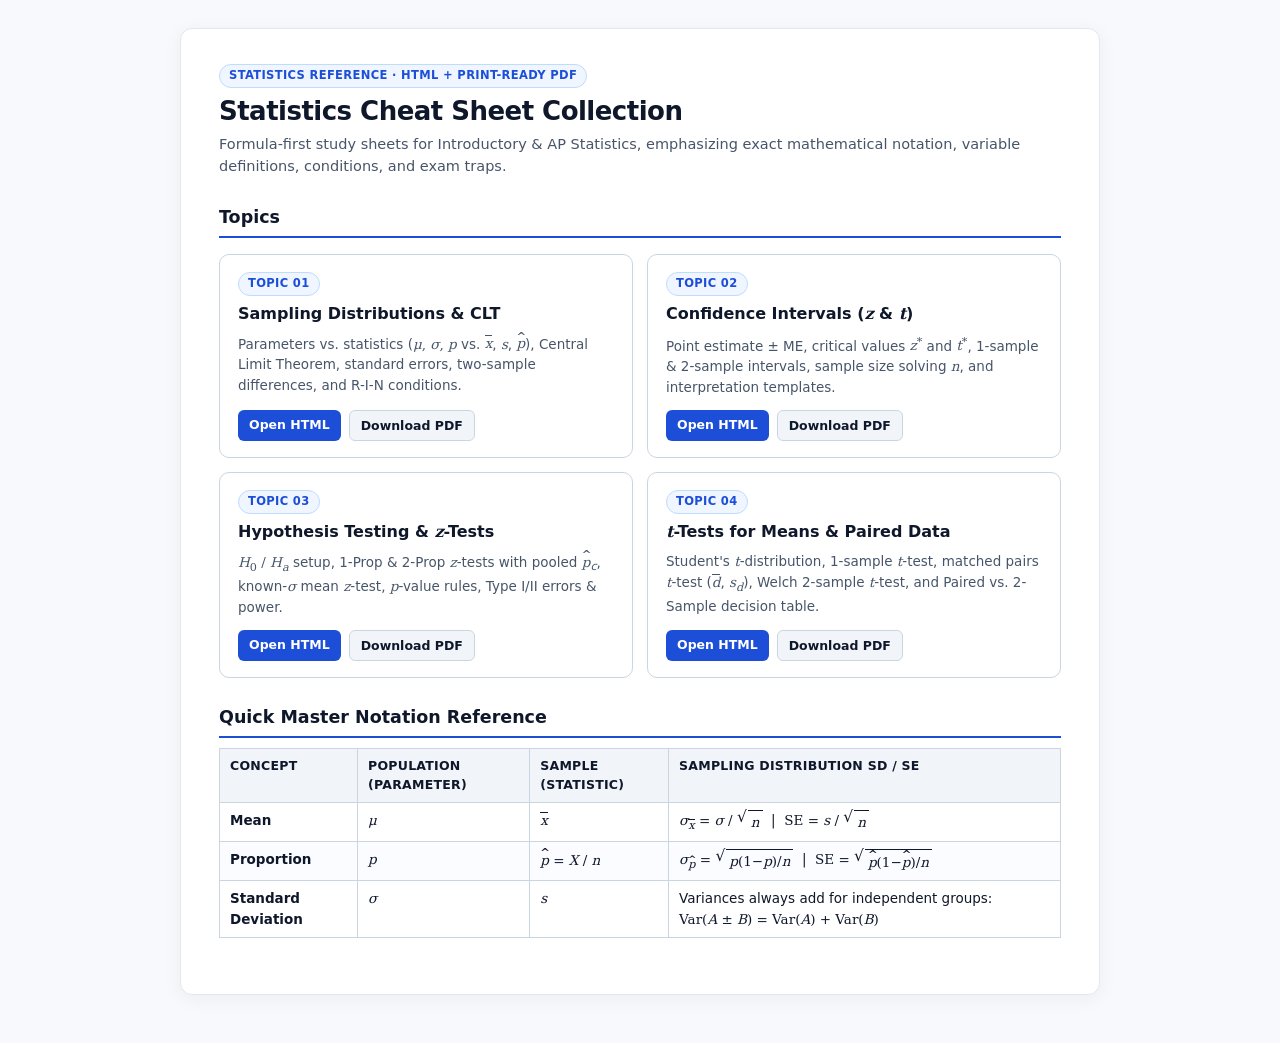
==== index.html @ 3560d364 "feat: initial Stats-CheatSheet repo with HTML + PDF sheets (Topics 1-4)" ====
<!DOCTYPE html>
<html lang="en">
<head>
  <meta charset="UTF-8" />
  <meta name="viewport" content="width=device-width, initial-scale=1.0" />
  <title>Stats Cheat Sheet — Formulas, Variable Definitions &amp; Inference Guides</title>
  <link rel="stylesheet" href="styles.css" />
  <style>
    .topic-grid {
      display: grid;
      grid-template-columns: repeat(2, minmax(0, 1fr));
      gap: 14px;
      margin: 16px 0 24px;
    }
    .topic-card {
      border: 1px solid var(--border);
      border-radius: 10px;
      padding: 16px 18px;
      background: #ffffff;
      display: flex;
      flex-direction: column;
      justify-content: space-between;
    }
    .topic-card h3 {
      margin: 6px 0 6px;
      font-size: 16px;
      color: var(--ink);
    }
    .topic-card p {
      font-size: 13.5px;
      color: var(--muted);
      margin-bottom: 12px;
    }
    .btn-row {
      display: flex;
      gap: 8px;
      flex-wrap: wrap;
    }
    .btn {
      display: inline-block;
      padding: 5px 11px;
      border-radius: 6px;
      font-size: 12.5px;
      font-weight: 600;
      text-decoration: none;
    }
    .btn-html {
      background: var(--accent);
      color: #ffffff;
    }
    .btn-pdf {
      background: var(--code-bg);
      color: var(--ink);
      border: 1px solid var(--border);
    }
    @media (max-width: 720px) {
      .topic-grid { grid-template-columns: 1fr; }
    }
  </style>
</head>
<body>
  <div class="page">
    <span class="badge">Statistics Reference · HTML + Print-Ready PDF</span>
    <h1>Statistics Cheat Sheet Collection</h1>
    <p class="subtitle">
      Formula-first study sheets for Introductory &amp; AP Statistics, emphasizing exact mathematical notation, variable definitions, conditions, and exam traps.
    </p>

    <h2>Topics</h2>
    <div class="topic-grid">
      <div class="topic-card">
        <div>
          <span class="badge">Topic 01</span>
          <h3>Sampling Distributions &amp; CLT</h3>
          <p>Parameters vs. statistics (<span class="m"><i>&mu;</i>, <i>&sigma;</i>, <i>p</i></span> vs. <span class="xbar">x</span>, <span class="m"><i>s</i></span>, <span class="hat-wrap">p</span>), Central Limit Theorem, standard errors, two-sample differences, and R-I-N conditions.</p>
        </div>
        <div class="btn-row">
          <a class="btn btn-html" href="sampling-distributions.html">Open HTML</a>
          <a class="btn btn-pdf" href="sampling-distributions.pdf">Download PDF</a>
        </div>
      </div>

      <div class="topic-card">
        <div>
          <span class="badge">Topic 02</span>
          <h3>Confidence Intervals (<span class="m"><i>z</i></span> &amp; <span class="m"><i>t</i></span>)</h3>
          <p>Point estimate &plusmn; ME, critical values <span class="m"><i>z</i><sup>*</sup></span> and <span class="m"><i>t</i><sup>*</sup></span>, 1-sample &amp; 2-sample intervals, sample size solving <span class="m"><i>n</i></span>, and interpretation templates.</p>
        </div>
        <div class="btn-row">
          <a class="btn btn-html" href="confidence-intervals.html">Open HTML</a>
          <a class="btn btn-pdf" href="confidence-intervals.pdf">Download PDF</a>
        </div>
      </div>

      <div class="topic-card">
        <div>
          <span class="badge">Topic 03</span>
          <h3>Hypothesis Testing &amp; <span class="m"><i>z</i></span>-Tests</h3>
          <p><span class="m"><i>H</i><sub>0</sub> / <i>H<sub>a</sub></i></span> setup, 1-Prop &amp; 2-Prop <span class="m"><i>z</i></span>-tests with pooled <span class="hat-wrap">p</span><sub><i>c</i></sub>, known-<span class="m"><i>&sigma;</i></span> mean <span class="m"><i>z</i></span>-test, <span class="m"><i>p</i></span>-value rules, Type I/II errors &amp; power.</p>
        </div>
        <div class="btn-row">
          <a class="btn btn-html" href="z-tests-proportions.html">Open HTML</a>
          <a class="btn btn-pdf" href="z-tests-proportions.pdf">Download PDF</a>
        </div>
      </div>

      <div class="topic-card">
        <div>
          <span class="badge">Topic 04</span>
          <h3><span class="m"><i>t</i></span>-Tests for Means &amp; Paired Data</h3>
          <p>Student's <span class="m"><i>t</i></span>-distribution, 1-sample <span class="m"><i>t</i></span>-test, matched pairs <span class="m"><i>t</i></span>-test (<span class="xbar">d</span>, <span class="m"><i>s<sub>d</sub></i></span>), Welch 2-sample <span class="m"><i>t</i></span>-test, and Paired vs. 2-Sample decision table.</p>
        </div>
        <div class="btn-row">
          <a class="btn btn-html" href="t-tests-means.html">Open HTML</a>
          <a class="btn btn-pdf" href="t-tests-means.pdf">Download PDF</a>
        </div>
      </div>
    </div>

    <h2>Quick Master Notation Reference</h2>
    <table>
      <thead>
        <tr>
          <th>Concept</th>
          <th>Population (Parameter)</th>
          <th>Sample (Statistic)</th>
          <th>Sampling Distribution SD / SE</th>
        </tr>
      </thead>
      <tbody>
        <tr>
          <td><strong>Mean</strong></td>
          <td><span class="m"><i>&mu;</i></span></td>
          <td><span class="xbar">x</span></td>
          <td><span class="m"><i>&sigma;</i><sub><span class="xbar">x</span></sub> = <i>&sigma;</i> / <span class="radic"><span class="r-sign">&radic;</span><span class="r-body"><i>n</i></span></span></span> &nbsp;|&nbsp; <span class="m">SE = <i>s</i> / <span class="radic"><span class="r-sign">&radic;</span><span class="r-body"><i>n</i></span></span></span></td>
        </tr>
        <tr>
          <td><strong>Proportion</strong></td>
          <td><span class="m"><i>p</i></span></td>
          <td><span class="hat-wrap">p</span> <span class="m">= <i>X</i> / <i>n</i></span></td>
          <td><span class="m"><i>&sigma;</i><sub><span class="hat-wrap">p</span></sub> = <span class="radic"><span class="r-sign">&radic;</span><span class="r-body"><i>p</i>(1&minus;<i>p</i>)/<i>n</i></span></span></span> &nbsp;|&nbsp; <span class="m">SE = <span class="radic"><span class="r-sign">&radic;</span><span class="r-body"><span class="hat-wrap">p</span>(1&minus;<span class="hat-wrap">p</span>)/<i>n</i></span></span></span></td>
        </tr>
        <tr>
          <td><strong>Standard Deviation</strong></td>
          <td><span class="m"><i>&sigma;</i></span></td>
          <td><span class="m"><i>s</i></span></td>
          <td>Variances always add for independent groups: <span class="m">Var(<i>A</i> &plusmn; <i>B</i>) = Var(<i>A</i>) + Var(<i>B</i>)</span></td>
        </tr>
      </tbody>
    </table>
  </div>
</body>
</html>
---- styles.css ----
/* Stats-CheatSheet — Shared Screen & Print (PDF) Stylesheet */
:root {
  --bg: #f7f9fc;
  --surface: #ffffff;
  --ink: #0f172a;
  --muted: #475569;
  --border: #cbd5e1;
  --border-soft: #e2e8f0;
  --accent: #1d4ed8;
  --accent-bg: #eff6ff;
  --accent-border: #bfdbfe;
  --warn-ink: #991b1b;
  --warn-bg: #fef2f2;
  --warn-border: #fecaca;
  --ok-ink: #166534;
  --ok-bg: #f0fdf4;
  --ok-border: #bbf7d0;
  --note-ink: #854d0e;
  --note-bg: #fefce8;
  --note-border: #fde68a;
  --code-bg: #f1f5f9;
}

* {
  box-sizing: border-box;
}

@page {
  size: A4;
  margin: 13mm 14mm;
}

body {
  margin: 0;
  padding: 28px 18px 48px;
  font-family: "Noto Sans", "DejaVu Sans", system-ui, -apple-system, sans-serif;
  color: var(--ink);
  background: var(--bg);
  line-height: 1.55;
  font-size: 14.5px;
  -webkit-print-color-adjust: exact;
  print-color-adjust: exact;
}

.page {
  max-width: 920px;
  margin: 0 auto;
  background: var(--surface);
  border: 1px solid var(--border-soft);
  border-radius: 12px;
  padding: 34px 38px 40px;
  box-shadow: 0 4px 20px rgba(15, 23, 42, 0.05);
}

.topbar {
  display: flex;
  justify-content: space-between;
  align-items: center;
  flex-wrap: wrap;
  gap: 10px;
  padding-bottom: 12px;
  margin-bottom: 18px;
  border-bottom: 1px solid var(--border-soft);
  font-size: 12.5px;
  color: var(--muted);
}

.topbar a {
  color: var(--accent);
  text-decoration: none;
  font-weight: 600;
}

.topbar a:hover {
  text-decoration: underline;
}

.badge {
  display: inline-block;
  padding: 2px 9px;
  border-radius: 999px;
  background: var(--accent-bg);
  border: 1px solid var(--accent-border);
  color: var(--accent);
  font-size: 11.5px;
  font-weight: 700;
  letter-spacing: 0.03em;
  text-transform: uppercase;
}

h1 {
  margin: 8px 0 6px;
  font-size: 26px;
  line-height: 1.2;
  color: var(--ink);
  letter-spacing: -0.02em;
}

.subtitle {
  margin: 0 0 22px;
  color: var(--muted);
  font-size: 14.5px;
}

h2 {
  margin: 26px 0 10px;
  padding-bottom: 5px;
  border-bottom: 2px solid var(--accent);
  font-size: 17.5px;
  color: var(--ink);
  break-after: avoid;
}

h3 {
  margin: 16px 0 8px;
  font-size: 15px;
  color: var(--accent);
  break-after: avoid;
}

p {
  margin: 0 0 10px;
}

ul, ol {
  margin: 6px 0 12px;
  padding-left: 20px;
}

li {
  margin-bottom: 4px;
}

code {
  font-family: "JetBrains Mono", "DejaVu Sans Mono", monospace;
  font-size: 0.88em;
  background: var(--code-bg);
  padding: 1px 5px;
  border-radius: 4px;
  color: #1e293b;
}

/* Mathematical Typography */
.m {
  font-family: "DejaVu Serif", "Liberation Serif", Georgia, serif;
  font-style: normal;
  white-space: nowrap;
}

.m i, var.sym {
  font-family: "DejaVu Serif", "Liberation Serif", Georgia, serif;
  font-style: italic;
}

.xbar {
  display: inline-block;
  border-top: 1.35px solid currentColor;
  line-height: 0.95;
  padding-top: 1px;
  font-family: "DejaVu Serif", Georgia, serif;
  font-style: italic;
}

.hat-wrap {
  position: relative;
  display: inline-block;
  font-family: "DejaVu Serif", Georgia, serif;
  font-style: italic;
  padding-top: 0.35em;
  line-height: 1;
}

.hat-wrap::before {
  content: "^";
  position: absolute;
  top: -0.15em;
  left: 50%;
  transform: translateX(-45%);
  font-style: normal;
  font-size: 0.85em;
  font-weight: 600;
}

.frac {
  display: inline-flex;
  flex-direction: column;
  align-items: center;
  vertical-align: middle;
  margin: 0 3px;
  font-family: "DejaVu Serif", Georgia, serif;
  font-size: 0.94em;
  line-height: 1.15;
}

.frac > .num {
  border-bottom: 1.3px solid currentColor;
  padding: 0 5px 2px;
  text-align: center;
}

.frac > .den {
  padding: 2px 5px 0;
  text-align: center;
}

.radic {
  display: inline-flex;
  align-items: stretch;
  vertical-align: middle;
  font-family: "DejaVu Serif", Georgia, serif;
}

.radic > .r-sign {
  font-size: 1.15em;
  line-height: 1;
  margin-right: 1px;
}

.radic > .r-body {
  border-top: 1.3px solid currentColor;
  padding: 1px 3px 0;
  display: inline-block;
}

/* Cards & Boxes */
.formula-card {
  background: var(--accent-bg);
  border: 1px solid var(--accent-border);
  border-left: 4px solid var(--accent);
  border-radius: 8px;
  padding: 13px 16px;
  margin: 12px 0 14px;
  break-inside: avoid;
}

.formula-title {
  font-size: 12px;
  font-weight: 700;
  text-transform: uppercase;
  letter-spacing: 0.04em;
  color: var(--accent);
  margin-bottom: 6px;
}

.formula-main {
  font-size: 16.5px;
  padding: 4px 0 6px;
  color: var(--ink);
  overflow-x: auto;
}

.formula-note {
  font-size: 12.8px;
  color: var(--muted);
  margin-top: 4px;
}

.grid-2 {
  display: grid;
  grid-template-columns: repeat(2, minmax(0, 1fr));
  gap: 12px;
  margin: 10px 0 14px;
  break-inside: avoid;
}

.box-warn {
  background: var(--warn-bg);
  border: 1px solid var(--warn-border);
  border-left: 4px solid #dc2626;
  border-radius: 8px;
  padding: 11px 14px;
  break-inside: avoid;
}

.box-ok {
  background: var(--ok-bg);
  border: 1px solid var(--ok-border);
  border-left: 4px solid #16a34a;
  border-radius: 8px;
  padding: 11px 14px;
  break-inside: avoid;
}

.box-note {
  background: var(--note-bg);
  border: 1px solid var(--note-border);
  border-left: 4px solid #ca8a04;
  border-radius: 8px;
  padding: 11px 14px;
  margin: 10px 0 14px;
  break-inside: avoid;
}

.box-label {
  font-size: 11.5px;
  font-weight: 700;
  text-transform: uppercase;
  letter-spacing: 0.04em;
  margin-bottom: 5px;
}

.box-warn .box-label { color: var(--warn-ink); }
.box-ok .box-label { color: var(--ok-ink); }
.box-note .box-label { color: var(--note-ink); }

/* Tables */
table {
  width: 100%;
  border-collapse: collapse;
  margin: 10px 0 16px;
  font-size: 13.5px;
  break-inside: avoid;
}

th, td {
  border: 1px solid var(--border);
  padding: 7px 10px;
  text-align: left;
  vertical-align: top;
}

th {
  background: #f1f5f9;
  font-weight: 700;
  color: var(--ink);
  font-size: 12.5px;
  text-transform: uppercase;
  letter-spacing: 0.02em;
}

tr:nth-child(even) td {
  background: #fafcff;
}

td.sym-col {
  width: 110px;
  font-weight: 600;
  text-align: center;
  background: #f8fafc;
}

/* Print optimization */
@media print {
  body {
    background: #ffffff;
    padding: 0;
    font-size: 11.5pt;
  }
  .page {
    max-width: none;
    border: none;
    border-radius: 0;
    box-shadow: none;
    padding: 0;
  }
  .no-print {
    display: none !important;
  }
  a {
    color: inherit;
    text-decoration: none;
  }
  h2 {
    margin-top: 18px;
  }
}

@media (max-width: 720px) {
  .page {
    padding: 20px 16px;
  }
  .grid-2 {
    grid-template-columns: 1fr;
  }
}
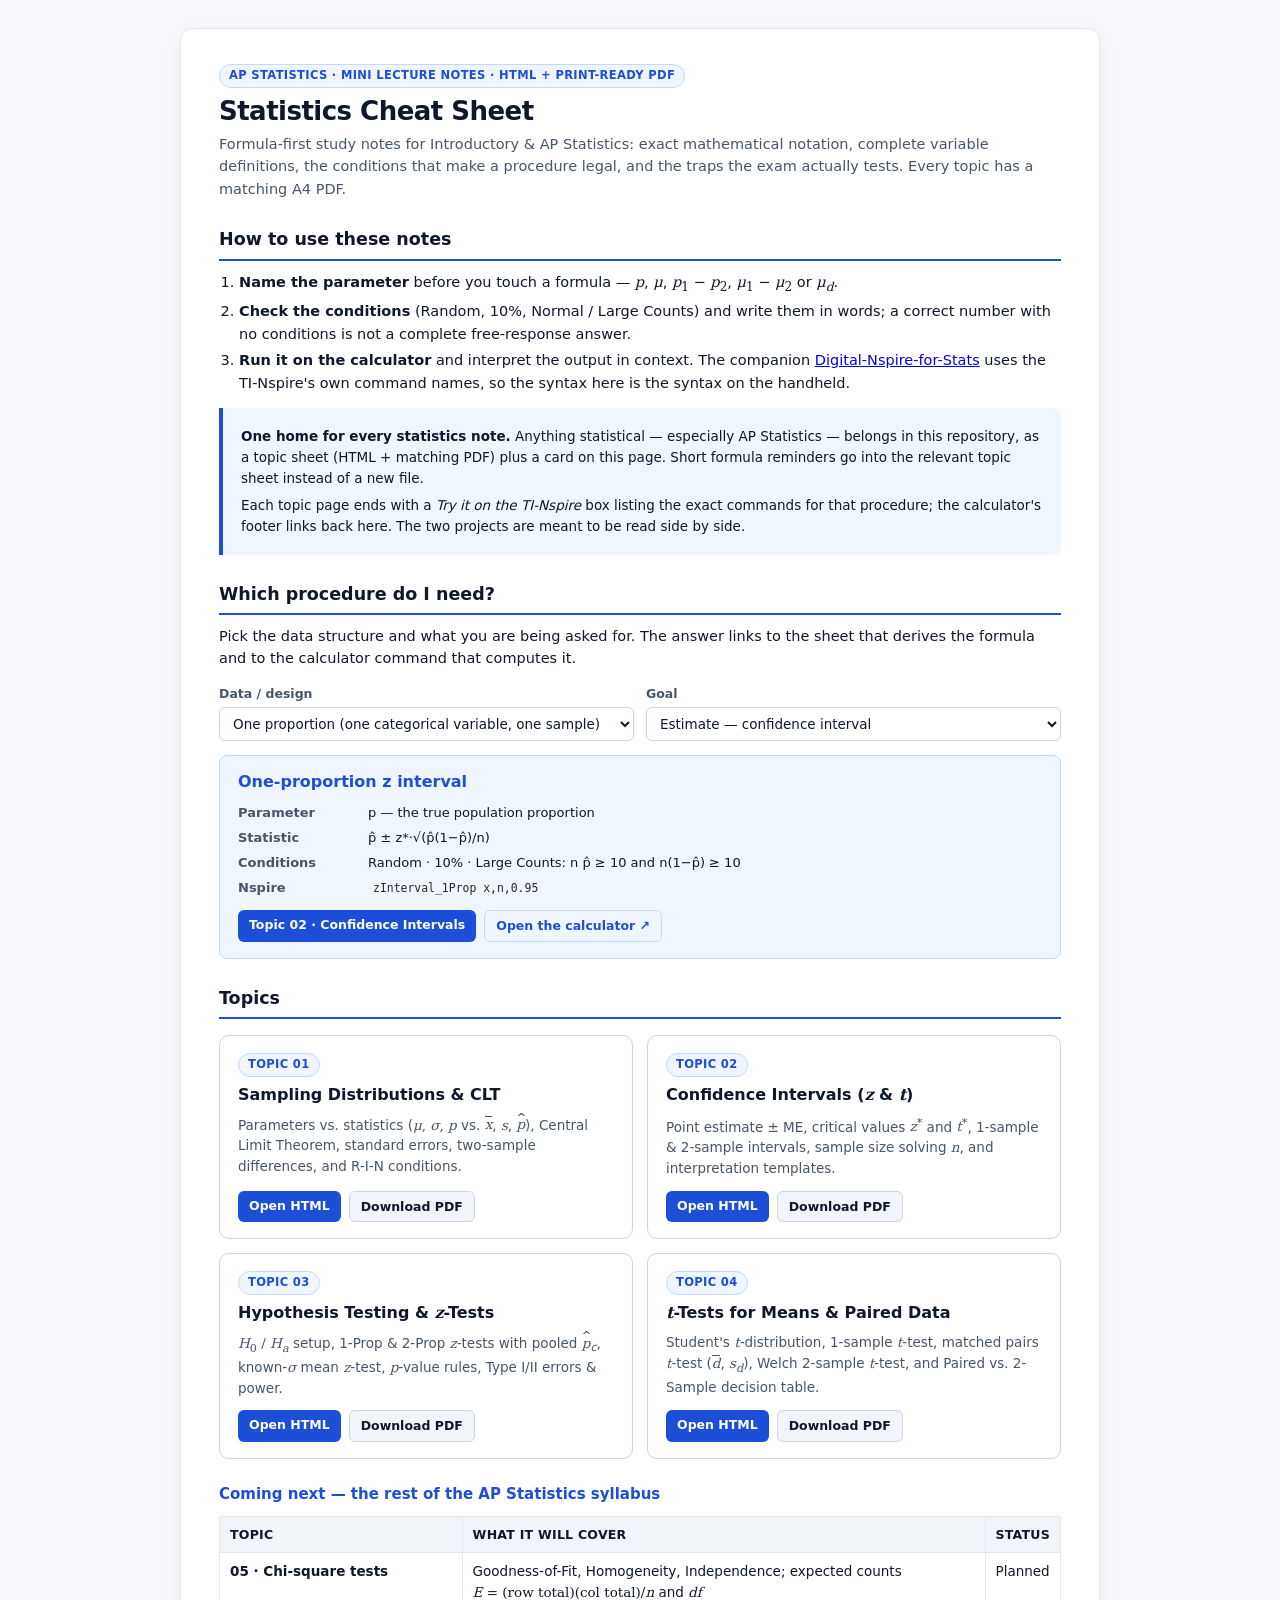
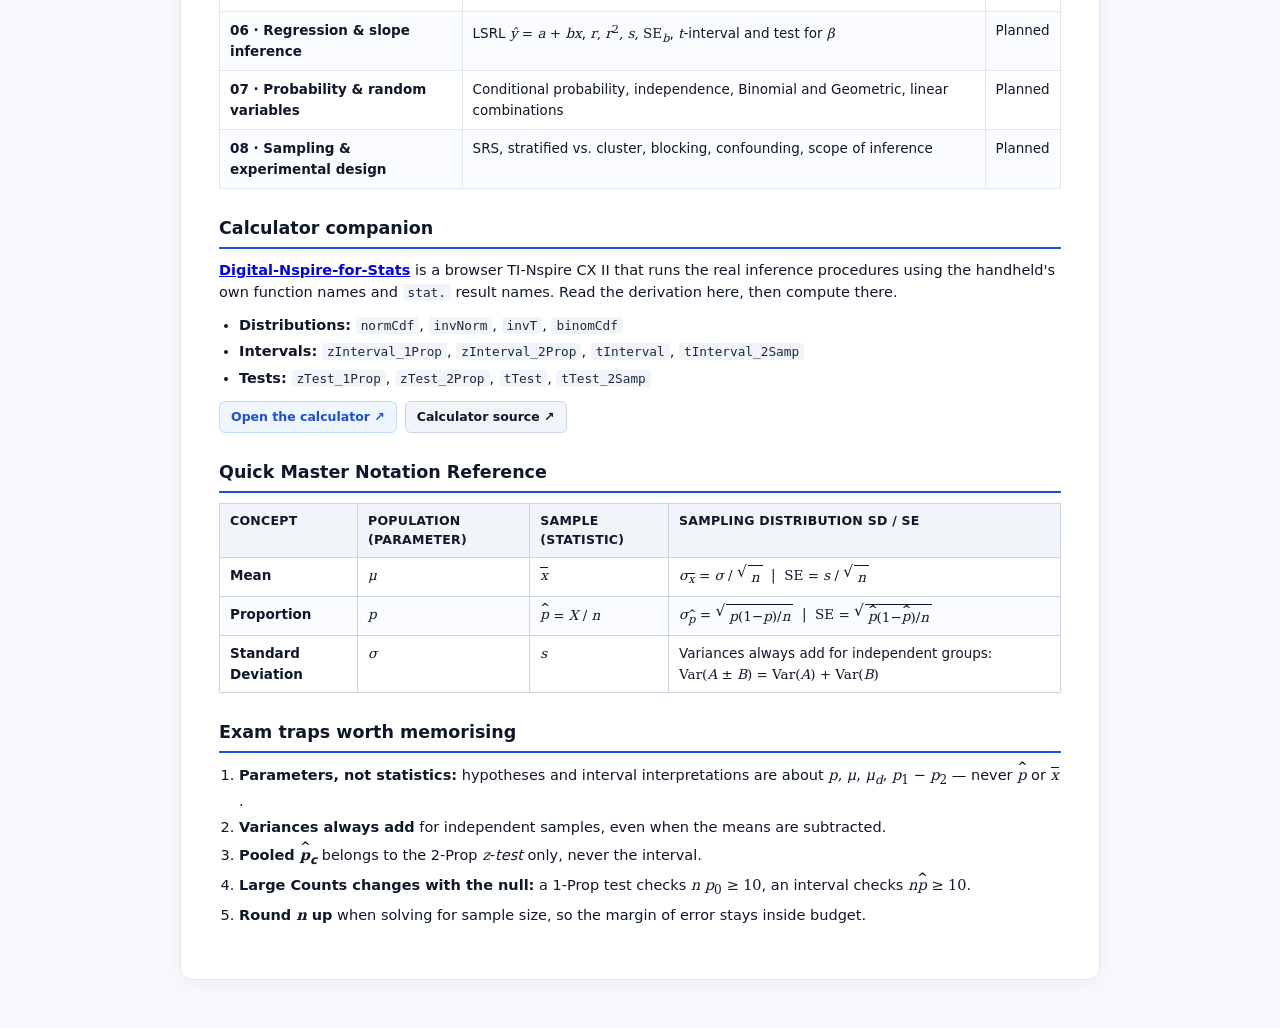
==== commit 48db42ed: "feat(site): turn the landing page into an AP Statistics mini lecture Adds a how-to-read section, an " ====
--- a/index.html
+++ b/index.html
@@ -3,7 +3,8 @@
 <head>
   <meta charset="UTF-8" />
   <meta name="viewport" content="width=device-width, initial-scale=1.0" />
-  <title>Stats Cheat Sheet — Formulas, Variable Definitions &amp; Inference Guides</title>
+  <title>Stats Cheat Sheet — AP Statistics mini lecture notes</title>
+  <meta name="description" content="Formula-first AP Statistics notes: sampling distributions, confidence intervals, z-tests and t-tests, with a procedure picker, print-ready A4 PDFs and a TI-Nspire calculator companion." />
   <link rel="stylesheet" href="styles.css" />
   <style>
     .topic-grid {
@@ -53,20 +54,113 @@
       color: var(--ink);
       border: 1px solid var(--border);
     }
+    .btn-calc {
+      background: var(--accent-bg);
+      color: var(--accent);
+      border: 1px solid var(--accent-border);
+    }
+    .lecture-note {
+      border-left: 4px solid var(--accent);
+      background: var(--accent-bg);
+      border-radius: 0 8px 8px 0;
+      padding: 12px 18px;
+      margin: 14px 0 22px;
+      font-size: 13.5px;
+    }
+    .lecture-note p { margin: 6px 0; }
+    .picker {
+      display: flex;
+      flex-wrap: wrap;
+      gap: 12px;
+      margin: 14px 0 0;
+    }
+    .picker label {
+      display: flex;
+      flex-direction: column;
+      gap: 4px;
+      flex: 1 1 240px;
+      font-size: 12.5px;
+      font-weight: 600;
+      color: var(--muted);
+    }
+    .picker select {
+      font: inherit;
+      font-weight: 400;
+      font-size: 13.5px;
+      color: var(--ink);
+      padding: 7px 9px;
+      border: 1px solid var(--border);
+      border-radius: 6px;
+      background: #ffffff;
+    }
+    .picker-result {
+      margin-top: 14px;
+      border: 1px solid var(--accent-border);
+      background: var(--accent-bg);
+      border-radius: 8px;
+      padding: 14px 18px 16px;
+    }
+    .picker-result h3 { margin: 0 0 8px; font-size: 16px; }
+    .picker-result dl { margin: 0; display: grid; grid-template-columns: 120px 1fr; gap: 5px 10px; font-size: 13px; }
+    .picker-result dt { font-weight: 700; color: var(--muted); }
+    .picker-result dd { margin: 0; }
+    .picker-result code { background: var(--code-bg); padding: 1px 5px; border-radius: 4px; }
+    .picker-result .btn-row { margin-top: 12px; }
+    .roadmap { width: 100%; border-collapse: collapse; font-size: 13.5px; }
+    .roadmap th, .roadmap td { border: 1px solid var(--border-soft); padding: 8px 10px; text-align: left; }
+    .roadmap th { background: var(--code-bg); }
     @media (max-width: 720px) {
       .topic-grid { grid-template-columns: 1fr; }
-    }
+      .picker-result dl { grid-template-columns: 1fr; gap: 2px; }
+      .picker-result dd { margin-bottom: 7px; }
+    }
+    @media print { .picker, .picker-result { display: none; } }
   </style>
 </head>
 <body>
   <div class="page">
-    <span class="badge">Statistics Reference · HTML + Print-Ready PDF</span>
-    <h1>Statistics Cheat Sheet Collection</h1>
+    <span class="badge">AP Statistics &middot; Mini Lecture Notes &middot; HTML + Print-Ready PDF</span>
+    <h1>Statistics Cheat Sheet</h1>
     <p class="subtitle">
-      Formula-first study sheets for Introductory &amp; AP Statistics, emphasizing exact mathematical notation, variable definitions, conditions, and exam traps.
+      Formula-first study notes for Introductory &amp; AP Statistics: exact mathematical notation,
+      complete variable definitions, the conditions that make a procedure legal, and the traps the
+      exam actually tests. Every topic has a matching A4 PDF.
     </p>
 
-    <h2>Topics</h2>
+    <h2>How to use these notes</h2>
+    <ol>
+      <li><strong>Name the parameter</strong> before you touch a formula &mdash; <span class="m"><i>p</i></span>, <span class="m"><i>&mu;</i></span>, <span class="m"><i>p</i><sub>1</sub> &minus; <i>p</i><sub>2</sub></span>, <span class="m"><i>&mu;</i><sub>1</sub> &minus; <i>&mu;</i><sub>2</sub></span> or <span class="m"><i>&mu;</i><sub><i>d</i></sub></span>.</li>
+      <li><strong>Check the conditions</strong> (Random, 10%, Normal / Large Counts) and write them in words; a correct number with no conditions is not a complete free-response answer.</li>
+      <li><strong>Run it on the calculator</strong> and interpret the output in context. The companion <a href="https://franky100-pig.github.io/Digital-Nspire-for-Stats/" target="_blank" rel="noopener">Digital-Nspire-for-Stats</a> uses the TI-Nspire's own command names, so the syntax here is the syntax on the handheld.</li>
+    </ol>
+
+    <div class="lecture-note">
+      <p><strong>One home for every statistics note.</strong> Anything statistical &mdash; especially AP Statistics &mdash; belongs in this repository, as a topic sheet (HTML + matching PDF) plus a card on this page. Short formula reminders go into the relevant topic sheet instead of a new file.</p>
+      <p>Each topic page ends with a <em>Try it on the TI-Nspire</em> box listing the exact commands for that procedure; the calculator's footer links back here. The two projects are meant to be read side by side.</p>
+    </div>
+
+    <h2 id="procedure-picker">Which procedure do I need?</h2>
+    <p>Pick the data structure and what you are being asked for. The answer links to the sheet that derives the formula and to the calculator command that computes it.</p>
+    <div class="picker no-print">
+      <label for="pickerData">Data / design
+        <select id="pickerData">
+          <option value="one-prop">One proportion (one categorical variable, one sample)</option>
+          <option value="two-prop">Two proportions (two independent samples)</option>
+          <option value="one-mean">One quantitative mean (one sample)</option>
+          <option value="paired">Paired quantitative data (matched pairs)</option>
+          <option value="two-mean">Two quantitative means (two independent samples)</option>
+        </select>
+      </label>
+      <label for="pickerGoal">Goal
+        <select id="pickerGoal">
+          <option value="estimate">Estimate &mdash; confidence interval</option>
+          <option value="test">Decide &mdash; significance test</option>
+        </select>
+      </label>
+    </div>
+    <div class="picker-result no-print" id="pickerResult" aria-live="polite"></div>
+
+    <h2 id="topics">Topics</h2>
     <div class="topic-grid">
       <div class="topic-card">
         <div>
@@ -116,6 +210,35 @@
         </div>
       </div>
     </div>
+
+    <h3>Coming next &mdash; the rest of the AP Statistics syllabus</h3>
+    <table class="roadmap">
+      <thead>
+        <tr><th>Topic</th><th>What it will cover</th><th>Status</th></tr>
+      </thead>
+      <tbody>
+        <tr><td><strong>05 &middot; Chi-square tests</strong></td><td>Goodness-of-Fit, Homogeneity, Independence; expected counts <span class="m"><i>E</i> = (row total)(col total)/<i>n</i></span> and <span class="m"><i>df</i></span></td><td>Planned</td></tr>
+        <tr><td><strong>06 &middot; Regression &amp; slope inference</strong></td><td>LSRL <span class="m"><i>&ycirc;</i> = <i>a</i> + <i>bx</i></span>, <span class="m"><i>r</i>, <i>r</i><sup>2</sup>, <i>s</i>, SE<sub><i>b</i></sub></span>, <span class="m"><i>t</i></span>-interval and test for <span class="m"><i>&beta;</i></span></td><td>Planned</td></tr>
+        <tr><td><strong>07 &middot; Probability &amp; random variables</strong></td><td>Conditional probability, independence, Binomial and Geometric, linear combinations</td><td>Planned</td></tr>
+        <tr><td><strong>08 &middot; Sampling &amp; experimental design</strong></td><td>SRS, stratified vs. cluster, blocking, confounding, scope of inference</td><td>Planned</td></tr>
+      </tbody>
+    </table>
+
+    <h2>Calculator companion</h2>
+    <p>
+      <a href="https://franky100-pig.github.io/Digital-Nspire-for-Stats/" target="_blank" rel="noopener"><strong>Digital-Nspire-for-Stats</strong></a>
+      is a browser TI-Nspire CX II that runs the real inference procedures using the handheld's own
+      function names and <code>stat.</code> result names. Read the derivation here, then compute there.
+    </p>
+    <ul>
+      <li><strong>Distributions:</strong> <code>normCdf</code>, <code>invNorm</code>, <code>invT</code>, <code>binomCdf</code></li>
+      <li><strong>Intervals:</strong> <code>zInterval_1Prop</code>, <code>zInterval_2Prop</code>, <code>tInterval</code>, <code>tInterval_2Samp</code></li>
+      <li><strong>Tests:</strong> <code>zTest_1Prop</code>, <code>zTest_2Prop</code>, <code>tTest</code>, <code>tTest_2Samp</code></li>
+    </ul>
+    <p class="btn-row">
+      <a class="btn btn-calc" href="https://franky100-pig.github.io/Digital-Nspire-for-Stats/" target="_blank" rel="noopener">Open the calculator &#8599;</a>
+      <a class="btn btn-pdf" href="https://github.com/Franky100-pig/Digital-Nspire-for-Stats" target="_blank" rel="noopener">Calculator source &#8599;</a>
+    </p>
 
     <h2>Quick Master Notation Reference</h2>
     <table>
@@ -148,6 +271,140 @@
         </tr>
       </tbody>
     </table>
+
+    <h2>Exam traps worth memorising</h2>
+    <ol>
+      <li><strong>Parameters, not statistics:</strong> hypotheses and interval interpretations are about <span class="m"><i>p</i>, <i>&mu;</i>, <i>&mu;<sub>d</sub></i>, <i>p</i><sub>1</sub> &minus; <i>p</i><sub>2</sub></span> &mdash; never <span class="hat-wrap">p</span> or <span class="xbar">x</span>.</li>
+      <li><strong>Variances always add</strong> for independent samples, even when the means are subtracted.</li>
+      <li><strong>Pooled <span class="hat-wrap">p</span><sub><i>c</i></sub></strong> belongs to the 2-Prop <span class="m"><i>z</i></span>-<em>test</em> only, never the interval.</li>
+      <li><strong>Large Counts changes with the null:</strong> a 1-Prop test checks <span class="m"><i>n p</i><sub>0</sub> &ge; 10</span>, an interval checks <span class="m"><i>n</i><span class="hat-wrap">p</span> &ge; 10</span>.</li>
+      <li><strong>Round <span class="m"><i>n</i></span> up</strong> when solving for sample size, so the margin of error stays inside budget.</li>
+    </ol>
   </div>
+
+  <script>
+  "use strict";
+  /* The procedure picker is deliberately a lookup table, not a solver: it can
+     only show conclusions that are written down in the sheets themselves. */
+  (function () {
+    const CALC = "https://franky100-pig.github.io/Digital-Nspire-for-Stats/";
+    const P = {
+      "one-prop": {
+        estimate: {
+          name: "One-proportion z interval",
+          parameter: "p — the true population proportion",
+          formula: "p̂ ± z*·√(p̂(1−p̂)/n)",
+          conditions: "Random · 10% · Large Counts: n p̂ ≥ 10 and n(1−p̂) ≥ 10",
+          sheet: "confidence-intervals.html", sheetLabel: "Topic 02 · Confidence Intervals",
+          command: "zInterval_1Prop x,n,0.95"
+        },
+        test: {
+          name: "One-proportion z test",
+          parameter: "p — tested against a claimed p₀",
+          formula: "z = (p̂ − p₀) / √(p₀(1−p₀)/n)",
+          conditions: "Random · 10% · Large Counts uses p₀, not p̂: n p₀ ≥ 10 and n(1−p₀) ≥ 10",
+          sheet: "z-tests-proportions.html", sheetLabel: "Topic 03 · z-Tests",
+          command: "zTest_1Prop p0,x,n"
+        }
+      },
+      "two-prop": {
+        estimate: {
+          name: "Two-proportion z interval",
+          parameter: "p₁ − p₂ — the difference in population proportions",
+          formula: "(p̂₁ − p̂₂) ± z*·√(p̂₁(1−p̂₁)/n₁ + p̂₂(1−p̂₂)/n₂)",
+          conditions: "Random · independent samples · 10% · four Large Counts checks",
+          sheet: "confidence-intervals.html", sheetLabel: "Topic 02 · Confidence Intervals",
+          command: "zInterval_2Prop x1,n1,x2,n2,0.95"
+        },
+        test: {
+          name: "Two-proportion z test",
+          parameter: "p₁ − p₂ — H₀: p₁ = p₂",
+          formula: "z = (p̂₁ − p̂₂) / √(p̂c(1−p̂c)(1/n₁ + 1/n₂)), with the pooled p̂c",
+          conditions: "Random · independent · 10% · pooled success/failure counts ≥ 10",
+          sheet: "z-tests-proportions.html", sheetLabel: "Topic 03 · z-Tests",
+          command: "zTest_2Prop x1,n1,x2,n2"
+        }
+      },
+      "one-mean": {
+        estimate: {
+          name: "One-sample t interval for a mean",
+          parameter: "μ — the true population mean",
+          formula: "x̄ ± t*·(s/√n), with df = n − 1",
+          conditions: "Random · 10% · Normal population or n ≥ 30 (check the sample for skew/outliers)",
+          sheet: "confidence-intervals.html", sheetLabel: "Topic 02 · Confidence Intervals",
+          command: "tInterval List,,0.95"
+        },
+        test: {
+          name: "One-sample t test for a mean",
+          parameter: "μ — tested against a claimed μ₀",
+          formula: "t = (x̄ − μ₀)/(s/√n), with df = n − 1",
+          conditions: "Random · 10% · Normal / large sample",
+          sheet: "t-tests-means.html", sheetLabel: "Topic 04 · t-Tests",
+          command: "tTest μ0,List"
+        }
+      },
+      "paired": {
+        estimate: {
+          name: "Matched-pairs t interval",
+          parameter: "μd — the true mean difference within pairs",
+          formula: "d̄ ± t*·(sd/√n), computed from the difference list only",
+          conditions: "Pairs are random · 10% for pairs · Normal differences or n ≥ 30",
+          sheet: "confidence-intervals.html", sheetLabel: "Topic 02 · Confidence Intervals",
+          command: "tInterval ΔList,,0.95"
+        },
+        test: {
+          name: "Matched-pairs t test",
+          parameter: "μd — H₀: μd = 0",
+          formula: "t = d̄/(sd/√n), with df = n − 1 on the differences",
+          conditions: "Random pairs · 10% · Normal differences or n ≥ 30; NOT a 2-sample procedure",
+          sheet: "t-tests-means.html", sheetLabel: "Topic 04 · t-Tests",
+          command: "tTest 0,ΔList"
+        }
+      },
+      "two-mean": {
+        estimate: {
+          name: "Two-sample t interval for a difference of means",
+          parameter: "μ₁ − μ₂",
+          formula: "(x̄₁ − x̄₂) ± t*·√(s₁²/n₁ + s₂²/n₂)",
+          conditions: "Two independent random samples · 10% · both populations Normal or n₁, n₂ ≥ 30",
+          sheet: "confidence-intervals.html", sheetLabel: "Topic 02 · Confidence Intervals",
+          command: "tInterval_2Samp List1,List2"
+        },
+        test: {
+          name: "Two-sample t test (Welch, unpooled)",
+          parameter: "μ₁ − μ₂ — H₀: μ₁ = μ₂",
+          formula: "t = (x̄₁ − x̄₂)/√(s₁²/n₁ + s₂²/n₂); df from Welch or conservative min(n₁−1, n₂−1)",
+          conditions: "Independent random samples · 10% · Normal / large samples · do not pool variances",
+          sheet: "t-tests-means.html", sheetLabel: "Topic 04 · t-Tests",
+          command: "tTest_2Samp List1,List2"
+        }
+      }
+    };
+
+    const dataEl = document.getElementById("pickerData");
+    const goalEl = document.getElementById("pickerGoal");
+    const resultEl = document.getElementById("pickerResult");
+
+    function render() {
+      const p = P[dataEl.value][goalEl.value];
+      resultEl.innerHTML =
+        '<h3>' + p.name + '</h3>' +
+        '<dl>' +
+          '<dt>Parameter</dt><dd>' + p.parameter + '</dd>' +
+          '<dt>Statistic</dt><dd>' + p.formula + '</dd>' +
+          '<dt>Conditions</dt><dd>' + p.conditions + '</dd>' +
+          '<dt>Nspire</dt><dd><code>' + p.command + '</code></dd>' +
+        '</dl>' +
+        '<div class="btn-row">' +
+          '<a class="btn btn-html" href="' + p.sheet + '">' + p.sheetLabel + '</a>' +
+          '<a class="btn btn-calc" href="' + CALC + '" target="_blank" rel="noopener">Open the calculator &#8599;</a>' +
+        '</div>';
+    }
+
+    dataEl.addEventListener("change", render);
+    goalEl.addEventListener("change", render);
+    render();
+  })();
+  </script>
 </body>
 </html>
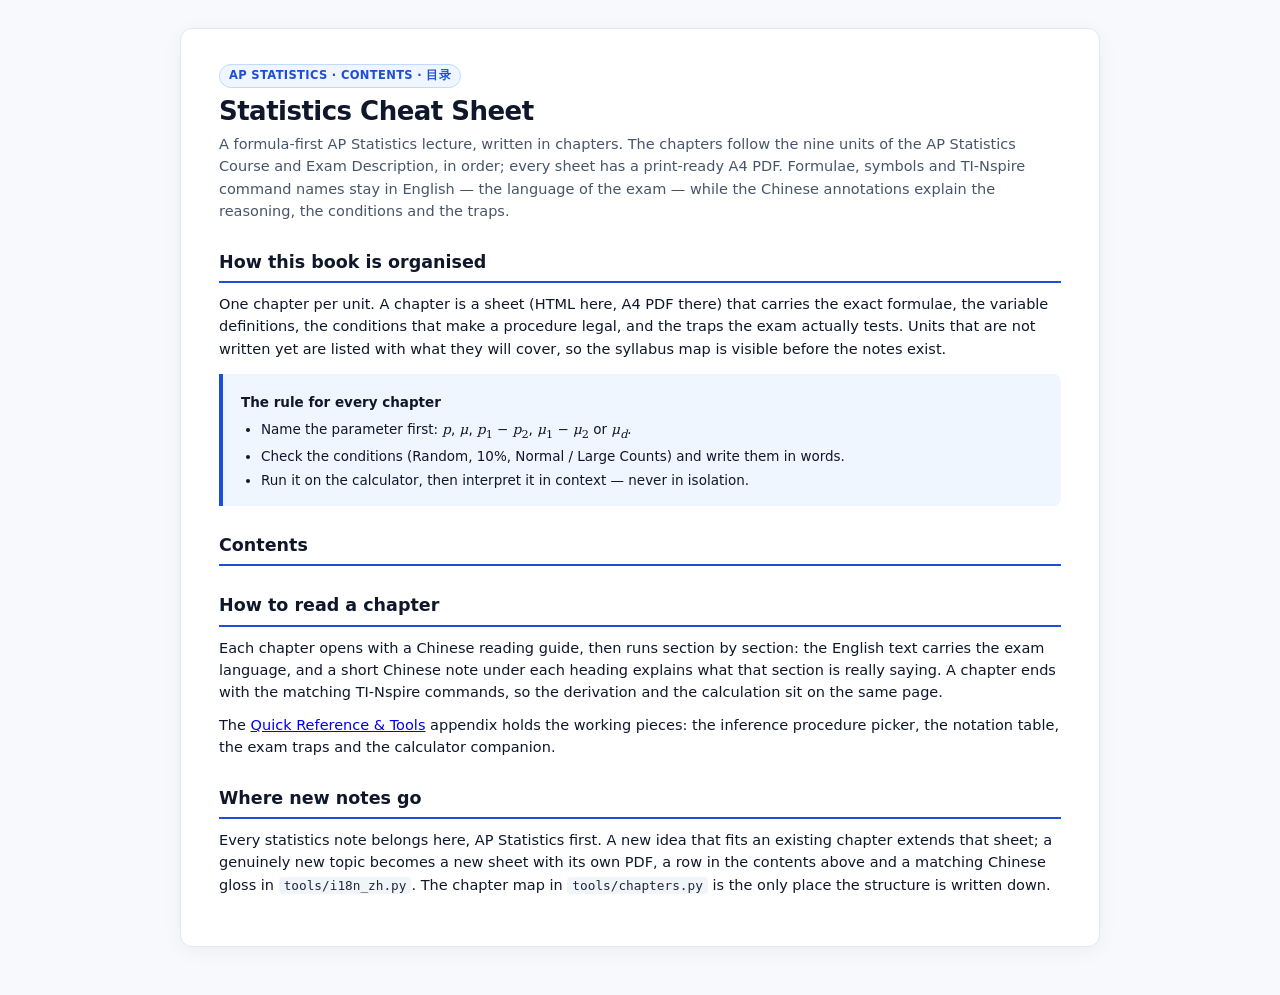
==== commit 337f82e7: "feat(site): restructure the lecture as a nine-chapter book with a table of contents tools/chapters.p" ====
--- a/index.html
+++ b/index.html
@@ -3,63 +3,11 @@
 <head>
   <meta charset="UTF-8" />
   <meta name="viewport" content="width=device-width, initial-scale=1.0" />
-  <title>Stats Cheat Sheet — AP Statistics mini lecture notes</title>
-  <meta name="description" content="Formula-first AP Statistics notes: sampling distributions, confidence intervals, z-tests and t-tests, with a procedure picker, print-ready A4 PDFs and a TI-Nspire calculator companion." />
+  <title>Contents — Stats Cheat Sheet (AP Statistics)</title>
+  <meta name="description" content="Table of contents for the AP Statistics cheat sheet lecture: nine units in CED order, every sheet with a print-ready A4 PDF, plus bilingual annotations and a TI-Nspire calculator companion." />
   <link rel="stylesheet" href="styles.css" />
   <style>
-    .topic-grid {
-      display: grid;
-      grid-template-columns: repeat(2, minmax(0, 1fr));
-      gap: 14px;
-      margin: 16px 0 24px;
-    }
-    .topic-card {
-      border: 1px solid var(--border);
-      border-radius: 10px;
-      padding: 16px 18px;
-      background: #ffffff;
-      display: flex;
-      flex-direction: column;
-      justify-content: space-between;
-    }
-    .topic-card h3 {
-      margin: 6px 0 6px;
-      font-size: 16px;
-      color: var(--ink);
-    }
-    .topic-card p {
-      font-size: 13.5px;
-      color: var(--muted);
-      margin-bottom: 12px;
-    }
-    .btn-row {
-      display: flex;
-      gap: 8px;
-      flex-wrap: wrap;
-    }
-    .btn {
-      display: inline-block;
-      padding: 5px 11px;
-      border-radius: 6px;
-      font-size: 12.5px;
-      font-weight: 600;
-      text-decoration: none;
-    }
-    .btn-html {
-      background: var(--accent);
-      color: #ffffff;
-    }
-    .btn-pdf {
-      background: var(--code-bg);
-      color: var(--ink);
-      border: 1px solid var(--border);
-    }
-    .btn-calc {
-      background: var(--accent-bg);
-      color: var(--accent);
-      border: 1px solid var(--accent-border);
-    }
-    .lecture-note {
+    .toc-lead {
       border-left: 4px solid var(--accent);
       background: var(--accent-bg);
       border-radius: 0 8px 8px 0;
@@ -67,344 +15,61 @@
       margin: 14px 0 22px;
       font-size: 13.5px;
     }
-    .lecture-note p { margin: 6px 0; }
-    .picker {
-      display: flex;
-      flex-wrap: wrap;
-      gap: 12px;
-      margin: 14px 0 0;
-    }
-    .picker label {
-      display: flex;
-      flex-direction: column;
-      gap: 4px;
-      flex: 1 1 240px;
-      font-size: 12.5px;
-      font-weight: 600;
-      color: var(--muted);
-    }
-    .picker select {
-      font: inherit;
-      font-weight: 400;
-      font-size: 13.5px;
-      color: var(--ink);
-      padding: 7px 9px;
-      border: 1px solid var(--border);
-      border-radius: 6px;
-      background: #ffffff;
-    }
-    .picker-result {
-      margin-top: 14px;
-      border: 1px solid var(--accent-border);
-      background: var(--accent-bg);
-      border-radius: 8px;
-      padding: 14px 18px 16px;
-    }
-    .picker-result h3 { margin: 0 0 8px; font-size: 16px; }
-    .picker-result dl { margin: 0; display: grid; grid-template-columns: 120px 1fr; gap: 5px 10px; font-size: 13px; }
-    .picker-result dt { font-weight: 700; color: var(--muted); }
-    .picker-result dd { margin: 0; }
-    .picker-result code { background: var(--code-bg); padding: 1px 5px; border-radius: 4px; }
-    .picker-result .btn-row { margin-top: 12px; }
-    .roadmap { width: 100%; border-collapse: collapse; font-size: 13.5px; }
-    .roadmap th, .roadmap td { border: 1px solid var(--border-soft); padding: 8px 10px; text-align: left; }
-    .roadmap th { background: var(--code-bg); }
-    @media (max-width: 720px) {
-      .topic-grid { grid-template-columns: 1fr; }
-      .picker-result dl { grid-template-columns: 1fr; gap: 2px; }
-      .picker-result dd { margin-bottom: 7px; }
-    }
-    @media print { .picker, .picker-result { display: none; } }
+    .toc-lead p { margin: 6px 0; }
+    .toc-lead ul { margin: 6px 0 0; padding-left: 20px; }
+    .toc-lead li { margin: 3px 0; }
   </style>
 </head>
 <body>
   <div class="page">
-    <span class="badge">AP Statistics &middot; Mini Lecture Notes &middot; HTML + Print-Ready PDF</span>
+    <span class="badge">AP Statistics &middot; Contents &middot; 目录</span>
     <h1>Statistics Cheat Sheet</h1>
     <p class="subtitle">
-      Formula-first study notes for Introductory &amp; AP Statistics: exact mathematical notation,
-      complete variable definitions, the conditions that make a procedure legal, and the traps the
-      exam actually tests. Every topic has a matching A4 PDF.
+      A formula-first AP Statistics lecture, written in chapters. The chapters follow the nine units
+      of the AP Statistics Course and Exam Description, in order; every sheet has a print-ready A4
+      PDF. Formulae, symbols and TI-Nspire command names stay in English — the language of the exam —
+      while the Chinese annotations explain the reasoning, the conditions and the traps.
     </p>
 
-    <h2>How to use these notes</h2>
-    <ol>
-      <li><strong>Name the parameter</strong> before you touch a formula &mdash; <span class="m"><i>p</i></span>, <span class="m"><i>&mu;</i></span>, <span class="m"><i>p</i><sub>1</sub> &minus; <i>p</i><sub>2</sub></span>, <span class="m"><i>&mu;</i><sub>1</sub> &minus; <i>&mu;</i><sub>2</sub></span> or <span class="m"><i>&mu;</i><sub><i>d</i></sub></span>.</li>
-      <li><strong>Check the conditions</strong> (Random, 10%, Normal / Large Counts) and write them in words; a correct number with no conditions is not a complete free-response answer.</li>
-      <li><strong>Run it on the calculator</strong> and interpret the output in context. The companion <a href="https://franky100-pig.github.io/Digital-Nspire-for-Stats/" target="_blank" rel="noopener">Digital-Nspire-for-Stats</a> uses the TI-Nspire's own command names, so the syntax here is the syntax on the handheld.</li>
-    </ol>
-
-    <div class="lecture-note">
-      <p><strong>One home for every statistics note.</strong> Anything statistical &mdash; especially AP Statistics &mdash; belongs in this repository, as a topic sheet (HTML + matching PDF) plus a card on this page. Short formula reminders go into the relevant topic sheet instead of a new file.</p>
-      <p>Each topic page ends with a <em>Try it on the TI-Nspire</em> box listing the exact commands for that procedure; the calculator's footer links back here. The two projects are meant to be read side by side.</p>
+    <h2>How this book is organised</h2>
+    <p>
+      One chapter per unit. A chapter is a sheet (HTML here, A4 PDF there) that carries the exact
+      formulae, the variable definitions, the conditions that make a procedure legal, and the traps
+      the exam actually tests. Units that are not written yet are listed with what they will cover,
+      so the syllabus map is visible before the notes exist.
+    </p>
+    <div class="toc-lead">
+      <p><strong>The rule for every chapter</strong></p>
+      <ul>
+        <li>Name the parameter first: <span class="m"><i>p</i></span>, <span class="m"><i>&mu;</i></span>, <span class="m"><i>p</i><sub>1</sub> &minus; <i>p</i><sub>2</sub></span>, <span class="m"><i>&mu;</i><sub>1</sub> &minus; <i>&mu;</i><sub>2</sub></span> or <span class="m"><i>&mu;</i><sub><i>d</i></sub></span>.</li>
+        <li>Check the conditions (Random, 10%, Normal / Large Counts) and write them in words.</li>
+        <li>Run it on the calculator, then interpret it in context — never in isolation.</li>
+      </ul>
     </div>
 
-    <h2 id="procedure-picker">Which procedure do I need?</h2>
-    <p>Pick the data structure and what you are being asked for. The answer links to the sheet that derives the formula and to the calculator command that computes it.</p>
-    <div class="picker no-print">
-      <label for="pickerData">Data / design
-        <select id="pickerData">
-          <option value="one-prop">One proportion (one categorical variable, one sample)</option>
-          <option value="two-prop">Two proportions (two independent samples)</option>
-          <option value="one-mean">One quantitative mean (one sample)</option>
-          <option value="paired">Paired quantitative data (matched pairs)</option>
-          <option value="two-mean">Two quantitative means (two independent samples)</option>
-        </select>
-      </label>
-      <label for="pickerGoal">Goal
-        <select id="pickerGoal">
-          <option value="estimate">Estimate &mdash; confidence interval</option>
-          <option value="test">Decide &mdash; significance test</option>
-        </select>
-      </label>
-    </div>
-    <div class="picker-result no-print" id="pickerResult" aria-live="polite"></div>
+    <h2>Contents</h2>
+    <div id="chapter-toc" data-generated="chapters"><!-- filled by tools/build_site.py --></div>
 
-    <h2 id="topics">Topics</h2>
-    <div class="topic-grid">
-      <div class="topic-card">
-        <div>
-          <span class="badge">Topic 01</span>
-          <h3>Sampling Distributions &amp; CLT</h3>
-          <p>Parameters vs. statistics (<span class="m"><i>&mu;</i>, <i>&sigma;</i>, <i>p</i></span> vs. <span class="xbar">x</span>, <span class="m"><i>s</i></span>, <span class="hat-wrap">p</span>), Central Limit Theorem, standard errors, two-sample differences, and R-I-N conditions.</p>
-        </div>
-        <div class="btn-row">
-          <a class="btn btn-html" href="sampling-distributions.html">Open HTML</a>
-          <a class="btn btn-pdf" href="sampling-distributions.pdf">Download PDF</a>
-        </div>
-      </div>
-
-      <div class="topic-card">
-        <div>
-          <span class="badge">Topic 02</span>
-          <h3>Confidence Intervals (<span class="m"><i>z</i></span> &amp; <span class="m"><i>t</i></span>)</h3>
-          <p>Point estimate &plusmn; ME, critical values <span class="m"><i>z</i><sup>*</sup></span> and <span class="m"><i>t</i><sup>*</sup></span>, 1-sample &amp; 2-sample intervals, sample size solving <span class="m"><i>n</i></span>, and interpretation templates.</p>
-        </div>
-        <div class="btn-row">
-          <a class="btn btn-html" href="confidence-intervals.html">Open HTML</a>
-          <a class="btn btn-pdf" href="confidence-intervals.pdf">Download PDF</a>
-        </div>
-      </div>
-
-      <div class="topic-card">
-        <div>
-          <span class="badge">Topic 03</span>
-          <h3>Hypothesis Testing &amp; <span class="m"><i>z</i></span>-Tests</h3>
-          <p><span class="m"><i>H</i><sub>0</sub> / <i>H<sub>a</sub></i></span> setup, 1-Prop &amp; 2-Prop <span class="m"><i>z</i></span>-tests with pooled <span class="hat-wrap">p</span><sub><i>c</i></sub>, known-<span class="m"><i>&sigma;</i></span> mean <span class="m"><i>z</i></span>-test, <span class="m"><i>p</i></span>-value rules, Type I/II errors &amp; power.</p>
-        </div>
-        <div class="btn-row">
-          <a class="btn btn-html" href="z-tests-proportions.html">Open HTML</a>
-          <a class="btn btn-pdf" href="z-tests-proportions.pdf">Download PDF</a>
-        </div>
-      </div>
-
-      <div class="topic-card">
-        <div>
-          <span class="badge">Topic 04</span>
-          <h3><span class="m"><i>t</i></span>-Tests for Means &amp; Paired Data</h3>
-          <p>Student's <span class="m"><i>t</i></span>-distribution, 1-sample <span class="m"><i>t</i></span>-test, matched pairs <span class="m"><i>t</i></span>-test (<span class="xbar">d</span>, <span class="m"><i>s<sub>d</sub></i></span>), Welch 2-sample <span class="m"><i>t</i></span>-test, and Paired vs. 2-Sample decision table.</p>
-        </div>
-        <div class="btn-row">
-          <a class="btn btn-html" href="t-tests-means.html">Open HTML</a>
-          <a class="btn btn-pdf" href="t-tests-means.pdf">Download PDF</a>
-        </div>
-      </div>
-    </div>
-
-    <h3>Coming next &mdash; the rest of the AP Statistics syllabus</h3>
-    <table class="roadmap">
-      <thead>
-        <tr><th>Topic</th><th>What it will cover</th><th>Status</th></tr>
-      </thead>
-      <tbody>
-        <tr><td><strong>05 &middot; Chi-square tests</strong></td><td>Goodness-of-Fit, Homogeneity, Independence; expected counts <span class="m"><i>E</i> = (row total)(col total)/<i>n</i></span> and <span class="m"><i>df</i></span></td><td>Planned</td></tr>
-        <tr><td><strong>06 &middot; Regression &amp; slope inference</strong></td><td>LSRL <span class="m"><i>&ycirc;</i> = <i>a</i> + <i>bx</i></span>, <span class="m"><i>r</i>, <i>r</i><sup>2</sup>, <i>s</i>, SE<sub><i>b</i></sub></span>, <span class="m"><i>t</i></span>-interval and test for <span class="m"><i>&beta;</i></span></td><td>Planned</td></tr>
-        <tr><td><strong>07 &middot; Probability &amp; random variables</strong></td><td>Conditional probability, independence, Binomial and Geometric, linear combinations</td><td>Planned</td></tr>
-        <tr><td><strong>08 &middot; Sampling &amp; experimental design</strong></td><td>SRS, stratified vs. cluster, blocking, confounding, scope of inference</td><td>Planned</td></tr>
-      </tbody>
-    </table>
-
-    <h2>Calculator companion</h2>
+    <h2>How to read a chapter</h2>
     <p>
-      <a href="https://franky100-pig.github.io/Digital-Nspire-for-Stats/" target="_blank" rel="noopener"><strong>Digital-Nspire-for-Stats</strong></a>
-      is a browser TI-Nspire CX II that runs the real inference procedures using the handheld's own
-      function names and <code>stat.</code> result names. Read the derivation here, then compute there.
+      Each chapter opens with a Chinese reading guide, then runs section by section: the English text
+      carries the exam language, and a short Chinese note under each heading explains what that
+      section is really saying. A chapter ends with the matching TI-Nspire commands, so the
+      derivation and the calculation sit on the same page.
     </p>
-    <ul>
-      <li><strong>Distributions:</strong> <code>normCdf</code>, <code>invNorm</code>, <code>invT</code>, <code>binomCdf</code></li>
-      <li><strong>Intervals:</strong> <code>zInterval_1Prop</code>, <code>zInterval_2Prop</code>, <code>tInterval</code>, <code>tInterval_2Samp</code></li>
-      <li><strong>Tests:</strong> <code>zTest_1Prop</code>, <code>zTest_2Prop</code>, <code>tTest</code>, <code>tTest_2Samp</code></li>
-    </ul>
-    <p class="btn-row">
-      <a class="btn btn-calc" href="https://franky100-pig.github.io/Digital-Nspire-for-Stats/" target="_blank" rel="noopener">Open the calculator &#8599;</a>
-      <a class="btn btn-pdf" href="https://github.com/Franky100-pig/Digital-Nspire-for-Stats" target="_blank" rel="noopener">Calculator source &#8599;</a>
+    <p>
+      The <a href="reference.html">Quick Reference &amp; Tools</a> appendix holds the working
+      pieces: the inference procedure picker, the notation table, the exam traps and the
+      calculator companion.
     </p>
 
-    <h2>Quick Master Notation Reference</h2>
-    <table>
-      <thead>
-        <tr>
-          <th>Concept</th>
-          <th>Population (Parameter)</th>
-          <th>Sample (Statistic)</th>
-          <th>Sampling Distribution SD / SE</th>
-        </tr>
-      </thead>
-      <tbody>
-        <tr>
-          <td><strong>Mean</strong></td>
-          <td><span class="m"><i>&mu;</i></span></td>
-          <td><span class="xbar">x</span></td>
-          <td><span class="m"><i>&sigma;</i><sub><span class="xbar">x</span></sub> = <i>&sigma;</i> / <span class="radic"><span class="r-sign">&radic;</span><span class="r-body"><i>n</i></span></span></span> &nbsp;|&nbsp; <span class="m">SE = <i>s</i> / <span class="radic"><span class="r-sign">&radic;</span><span class="r-body"><i>n</i></span></span></span></td>
-        </tr>
-        <tr>
-          <td><strong>Proportion</strong></td>
-          <td><span class="m"><i>p</i></span></td>
-          <td><span class="hat-wrap">p</span> <span class="m">= <i>X</i> / <i>n</i></span></td>
-          <td><span class="m"><i>&sigma;</i><sub><span class="hat-wrap">p</span></sub> = <span class="radic"><span class="r-sign">&radic;</span><span class="r-body"><i>p</i>(1&minus;<i>p</i>)/<i>n</i></span></span></span> &nbsp;|&nbsp; <span class="m">SE = <span class="radic"><span class="r-sign">&radic;</span><span class="r-body"><span class="hat-wrap">p</span>(1&minus;<span class="hat-wrap">p</span>)/<i>n</i></span></span></span></td>
-        </tr>
-        <tr>
-          <td><strong>Standard Deviation</strong></td>
-          <td><span class="m"><i>&sigma;</i></span></td>
-          <td><span class="m"><i>s</i></span></td>
-          <td>Variances always add for independent groups: <span class="m">Var(<i>A</i> &plusmn; <i>B</i>) = Var(<i>A</i>) + Var(<i>B</i>)</span></td>
-        </tr>
-      </tbody>
-    </table>
-
-    <h2>Exam traps worth memorising</h2>
-    <ol>
-      <li><strong>Parameters, not statistics:</strong> hypotheses and interval interpretations are about <span class="m"><i>p</i>, <i>&mu;</i>, <i>&mu;<sub>d</sub></i>, <i>p</i><sub>1</sub> &minus; <i>p</i><sub>2</sub></span> &mdash; never <span class="hat-wrap">p</span> or <span class="xbar">x</span>.</li>
-      <li><strong>Variances always add</strong> for independent samples, even when the means are subtracted.</li>
-      <li><strong>Pooled <span class="hat-wrap">p</span><sub><i>c</i></sub></strong> belongs to the 2-Prop <span class="m"><i>z</i></span>-<em>test</em> only, never the interval.</li>
-      <li><strong>Large Counts changes with the null:</strong> a 1-Prop test checks <span class="m"><i>n p</i><sub>0</sub> &ge; 10</span>, an interval checks <span class="m"><i>n</i><span class="hat-wrap">p</span> &ge; 10</span>.</li>
-      <li><strong>Round <span class="m"><i>n</i></span> up</strong> when solving for sample size, so the margin of error stays inside budget.</li>
-    </ol>
+    <h2>Where new notes go</h2>
+    <p>
+      Every statistics note belongs here, AP Statistics first. A new idea that fits an existing
+      chapter extends that sheet; a genuinely new topic becomes a new sheet with its own PDF, a row
+      in the contents above and a matching Chinese gloss in <code>tools/i18n_zh.py</code>. The
+      chapter map in <code>tools/chapters.py</code> is the only place the structure is written down.
+    </p>
   </div>
-
-  <script>
-  "use strict";
-  /* The procedure picker is deliberately a lookup table, not a solver: it can
-     only show conclusions that are written down in the sheets themselves. */
-  (function () {
-    const CALC = "https://franky100-pig.github.io/Digital-Nspire-for-Stats/";
-    const P = {
-      "one-prop": {
-        estimate: {
-          name: "One-proportion z interval",
-          parameter: "p — the true population proportion",
-          formula: "p̂ ± z*·√(p̂(1−p̂)/n)",
-          conditions: "Random · 10% · Large Counts: n p̂ ≥ 10 and n(1−p̂) ≥ 10",
-          sheet: "confidence-intervals.html", sheetLabel: "Topic 02 · Confidence Intervals",
-          command: "zInterval_1Prop x,n,0.95"
-        },
-        test: {
-          name: "One-proportion z test",
-          parameter: "p — tested against a claimed p₀",
-          formula: "z = (p̂ − p₀) / √(p₀(1−p₀)/n)",
-          conditions: "Random · 10% · Large Counts uses p₀, not p̂: n p₀ ≥ 10 and n(1−p₀) ≥ 10",
-          sheet: "z-tests-proportions.html", sheetLabel: "Topic 03 · z-Tests",
-          command: "zTest_1Prop p0,x,n"
-        }
-      },
-      "two-prop": {
-        estimate: {
-          name: "Two-proportion z interval",
-          parameter: "p₁ − p₂ — the difference in population proportions",
-          formula: "(p̂₁ − p̂₂) ± z*·√(p̂₁(1−p̂₁)/n₁ + p̂₂(1−p̂₂)/n₂)",
-          conditions: "Random · independent samples · 10% · four Large Counts checks",
-          sheet: "confidence-intervals.html", sheetLabel: "Topic 02 · Confidence Intervals",
-          command: "zInterval_2Prop x1,n1,x2,n2,0.95"
-        },
-        test: {
-          name: "Two-proportion z test",
-          parameter: "p₁ − p₂ — H₀: p₁ = p₂",
-          formula: "z = (p̂₁ − p̂₂) / √(p̂c(1−p̂c)(1/n₁ + 1/n₂)), with the pooled p̂c",
-          conditions: "Random · independent · 10% · pooled success/failure counts ≥ 10",
-          sheet: "z-tests-proportions.html", sheetLabel: "Topic 03 · z-Tests",
-          command: "zTest_2Prop x1,n1,x2,n2"
-        }
-      },
-      "one-mean": {
-        estimate: {
-          name: "One-sample t interval for a mean",
-          parameter: "μ — the true population mean",
-          formula: "x̄ ± t*·(s/√n), with df = n − 1",
-          conditions: "Random · 10% · Normal population or n ≥ 30 (check the sample for skew/outliers)",
-          sheet: "confidence-intervals.html", sheetLabel: "Topic 02 · Confidence Intervals",
-          command: "tInterval List,,0.95"
-        },
-        test: {
-          name: "One-sample t test for a mean",
-          parameter: "μ — tested against a claimed μ₀",
-          formula: "t = (x̄ − μ₀)/(s/√n), with df = n − 1",
-          conditions: "Random · 10% · Normal / large sample",
-          sheet: "t-tests-means.html", sheetLabel: "Topic 04 · t-Tests",
-          command: "tTest μ0,List"
-        }
-      },
-      "paired": {
-        estimate: {
-          name: "Matched-pairs t interval",
-          parameter: "μd — the true mean difference within pairs",
-          formula: "d̄ ± t*·(sd/√n), computed from the difference list only",
-          conditions: "Pairs are random · 10% for pairs · Normal differences or n ≥ 30",
-          sheet: "confidence-intervals.html", sheetLabel: "Topic 02 · Confidence Intervals",
-          command: "tInterval ΔList,,0.95"
-        },
-        test: {
-          name: "Matched-pairs t test",
-          parameter: "μd — H₀: μd = 0",
-          formula: "t = d̄/(sd/√n), with df = n − 1 on the differences",
-          conditions: "Random pairs · 10% · Normal differences or n ≥ 30; NOT a 2-sample procedure",
-          sheet: "t-tests-means.html", sheetLabel: "Topic 04 · t-Tests",
-          command: "tTest 0,ΔList"
-        }
-      },
-      "two-mean": {
-        estimate: {
-          name: "Two-sample t interval for a difference of means",
-          parameter: "μ₁ − μ₂",
-          formula: "(x̄₁ − x̄₂) ± t*·√(s₁²/n₁ + s₂²/n₂)",
-          conditions: "Two independent random samples · 10% · both populations Normal or n₁, n₂ ≥ 30",
-          sheet: "confidence-intervals.html", sheetLabel: "Topic 02 · Confidence Intervals",
-          command: "tInterval_2Samp List1,List2"
-        },
-        test: {
-          name: "Two-sample t test (Welch, unpooled)",
-          parameter: "μ₁ − μ₂ — H₀: μ₁ = μ₂",
-          formula: "t = (x̄₁ − x̄₂)/√(s₁²/n₁ + s₂²/n₂); df from Welch or conservative min(n₁−1, n₂−1)",
-          conditions: "Independent random samples · 10% · Normal / large samples · do not pool variances",
-          sheet: "t-tests-means.html", sheetLabel: "Topic 04 · t-Tests",
-          command: "tTest_2Samp List1,List2"
-        }
-      }
-    };
-
-    const dataEl = document.getElementById("pickerData");
-    const goalEl = document.getElementById("pickerGoal");
-    const resultEl = document.getElementById("pickerResult");
-
-    function render() {
-      const p = P[dataEl.value][goalEl.value];
-      resultEl.innerHTML =
-        '<h3>' + p.name + '</h3>' +
-        '<dl>' +
-          '<dt>Parameter</dt><dd>' + p.parameter + '</dd>' +
-          '<dt>Statistic</dt><dd>' + p.formula + '</dd>' +
-          '<dt>Conditions</dt><dd>' + p.conditions + '</dd>' +
-          '<dt>Nspire</dt><dd><code>' + p.command + '</code></dd>' +
-        '</dl>' +
-        '<div class="btn-row">' +
-          '<a class="btn btn-html" href="' + p.sheet + '">' + p.sheetLabel + '</a>' +
-          '<a class="btn btn-calc" href="' + CALC + '" target="_blank" rel="noopener">Open the calculator &#8599;</a>' +
-        '</div>';
-    }
-
-    dataEl.addEventListener("change", render);
-    goalEl.addEventListener("change", render);
-    render();
-  })();
-  </script>
 </body>
 </html>
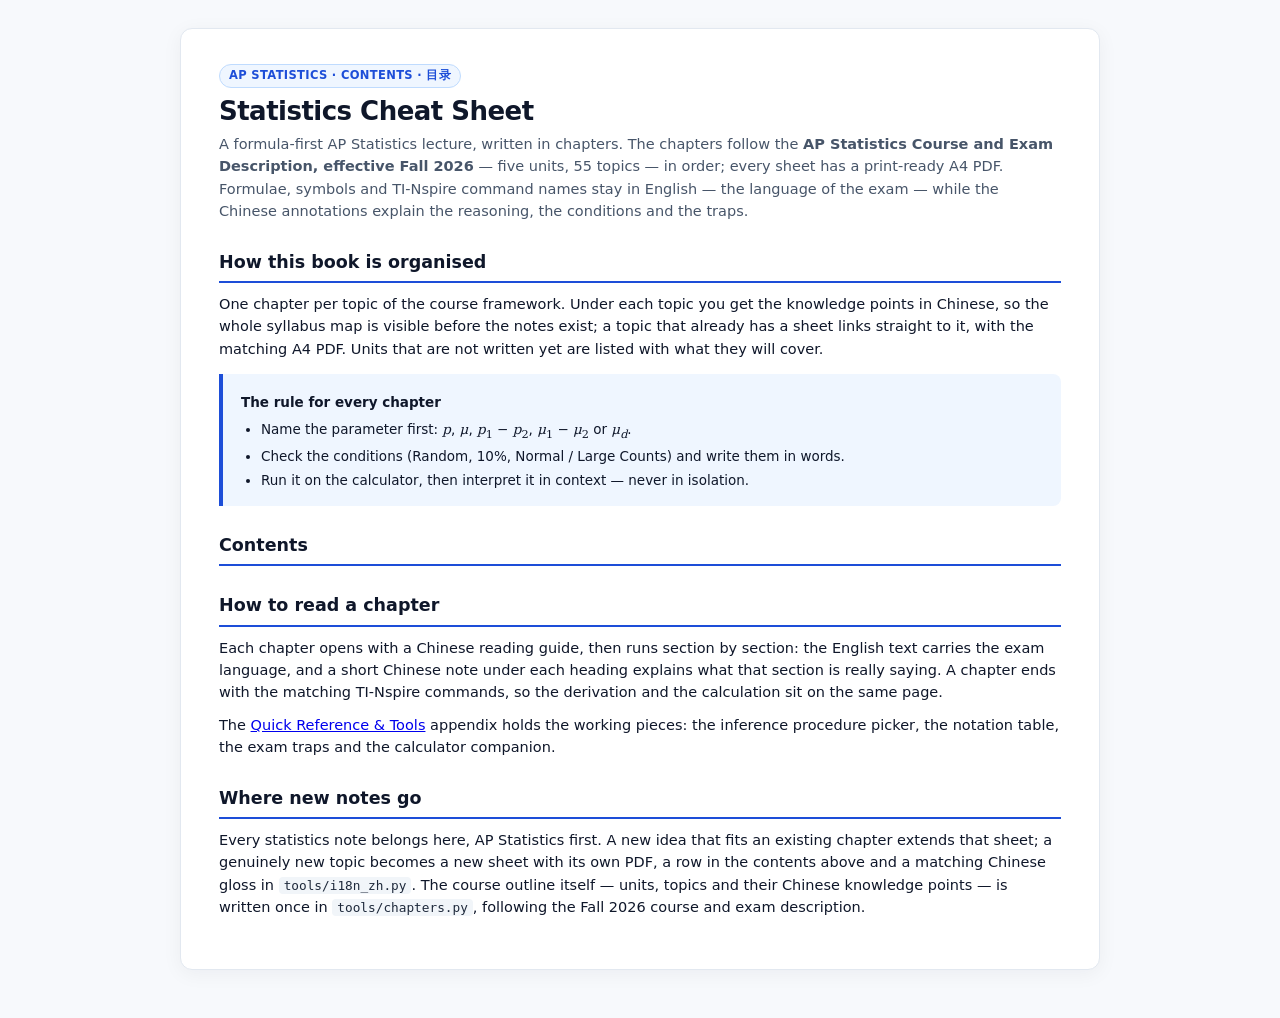
==== commit f6422aea: "feat(site): rebuild the chapter map from the AP Statistics CED effective Fall 2026 The Fall 2026 fra" ====
--- a/index.html
+++ b/index.html
@@ -25,18 +25,19 @@
     <span class="badge">AP Statistics &middot; Contents &middot; 目录</span>
     <h1>Statistics Cheat Sheet</h1>
     <p class="subtitle">
-      A formula-first AP Statistics lecture, written in chapters. The chapters follow the nine units
-      of the AP Statistics Course and Exam Description, in order; every sheet has a print-ready A4
-      PDF. Formulae, symbols and TI-Nspire command names stay in English — the language of the exam —
-      while the Chinese annotations explain the reasoning, the conditions and the traps.
+      A formula-first AP Statistics lecture, written in chapters. The chapters follow the
+      <strong>AP Statistics Course and Exam Description, effective Fall 2026</strong> — five units,
+      55 topics — in order; every sheet has a print-ready A4 PDF. Formulae, symbols and TI-Nspire
+      command names stay in English — the language of the exam — while the Chinese annotations
+      explain the reasoning, the conditions and the traps.
     </p>
 
     <h2>How this book is organised</h2>
     <p>
-      One chapter per unit. A chapter is a sheet (HTML here, A4 PDF there) that carries the exact
-      formulae, the variable definitions, the conditions that make a procedure legal, and the traps
-      the exam actually tests. Units that are not written yet are listed with what they will cover,
-      so the syllabus map is visible before the notes exist.
+      One chapter per topic of the course framework. Under each topic you get the knowledge points
+      in Chinese, so the whole syllabus map is visible before the notes exist; a topic that already
+      has a sheet links straight to it, with the matching A4 PDF. Units that are not written yet are
+      listed with what they will cover.
     </p>
     <div class="toc-lead">
       <p><strong>The rule for every chapter</strong></p>
@@ -68,7 +69,8 @@
       Every statistics note belongs here, AP Statistics first. A new idea that fits an existing
       chapter extends that sheet; a genuinely new topic becomes a new sheet with its own PDF, a row
       in the contents above and a matching Chinese gloss in <code>tools/i18n_zh.py</code>. The
-      chapter map in <code>tools/chapters.py</code> is the only place the structure is written down.
+      course outline itself — units, topics and their Chinese knowledge points — is written once in
+      <code>tools/chapters.py</code>, following the Fall 2026 course and exam description.
     </p>
   </div>
 </body>
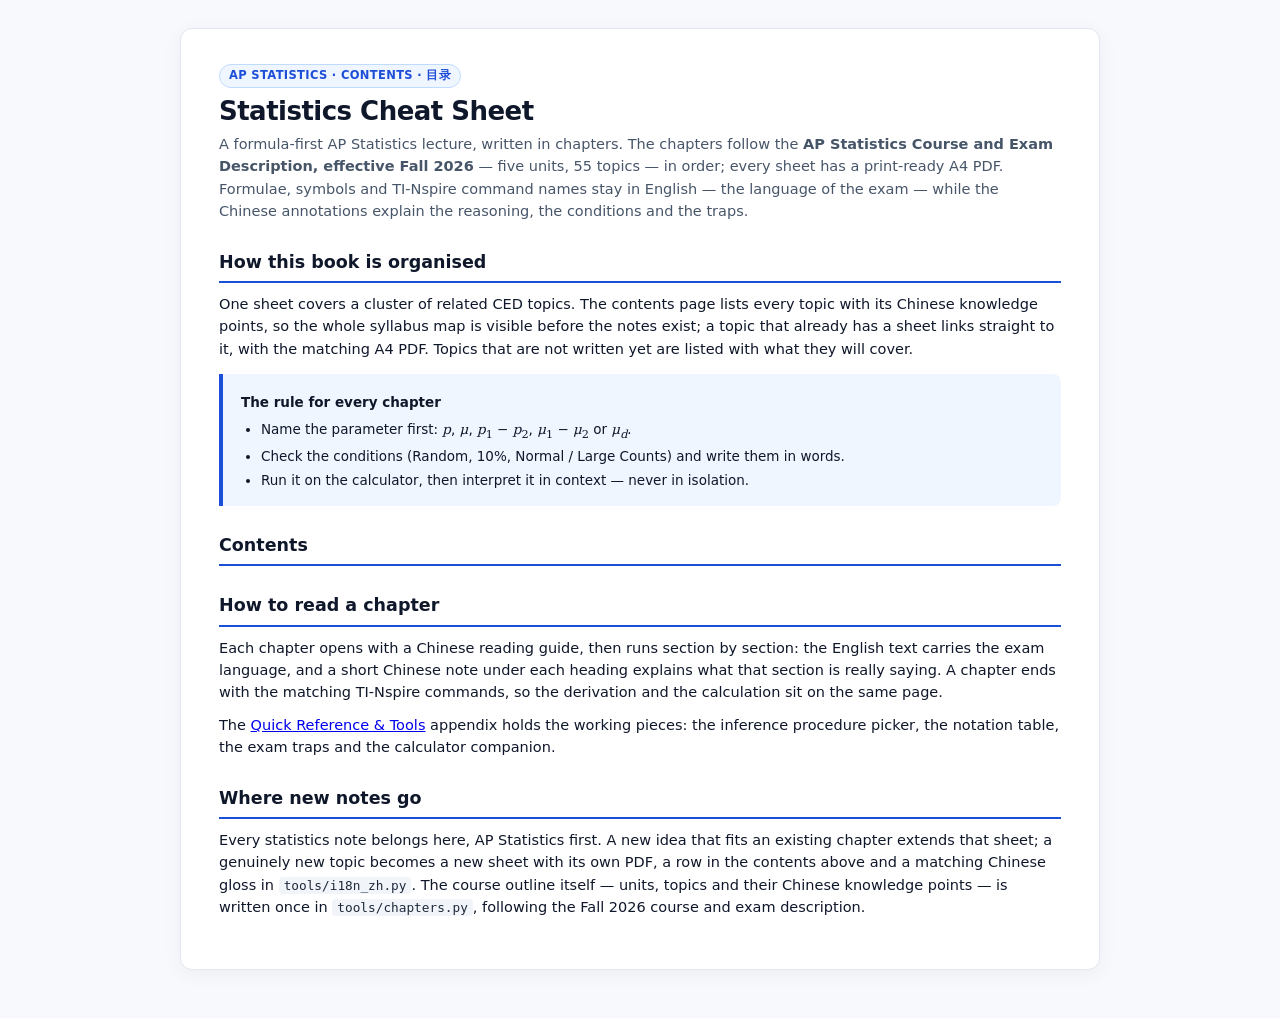
==== commit b8ced46b: "build: wire Units 2 and 3 into the chapter map, sidebar and tools All 14 previously planned CED topi" ====
--- a/index.html
+++ b/index.html
@@ -4,7 +4,7 @@
   <meta charset="UTF-8" />
   <meta name="viewport" content="width=device-width, initial-scale=1.0" />
   <title>Contents — Stats Cheat Sheet (AP Statistics)</title>
-  <meta name="description" content="Table of contents for the AP Statistics cheat sheet lecture: nine units in CED order, every sheet with a print-ready A4 PDF, plus bilingual annotations and a TI-Nspire calculator companion." />
+  <meta name="description" content="Table of contents for the AP Statistics cheat sheet lecture: five units and 55 topics from the Fall 2026 CED, every sheet with a print-ready A4 PDF, plus bilingual annotations and a TI-Nspire calculator companion." />
   <link rel="stylesheet" href="styles.css" />
   <style>
     .toc-lead {
@@ -22,7 +22,8 @@
 </head>
 <body>
   <div class="page">
-    <span class="badge">AP Statistics &middot; Contents &middot; 目录</span>
+    <div id="site-hero" data-generated="hero"><!-- filled by tools/build_site.py --></div>
+    <span class="badge">AP Statistics &middot; Contents <span class="zh">&middot; 目录</span></span>
     <h1>Statistics Cheat Sheet</h1>
     <p class="subtitle">
       A formula-first AP Statistics lecture, written in chapters. The chapters follow the
@@ -34,10 +35,10 @@
 
     <h2>How this book is organised</h2>
     <p>
-      One chapter per topic of the course framework. Under each topic you get the knowledge points
-      in Chinese, so the whole syllabus map is visible before the notes exist; a topic that already
-      has a sheet links straight to it, with the matching A4 PDF. Units that are not written yet are
-      listed with what they will cover.
+      One sheet covers a cluster of related CED topics. The contents page lists every topic with its
+      Chinese knowledge points, so the whole syllabus map is visible before the notes exist; a topic
+      that already has a sheet links straight to it, with the matching A4 PDF. Topics that are not
+      written yet are listed with what they will cover.
     </p>
     <div class="toc-lead">
       <p><strong>The rule for every chapter</strong></p>
